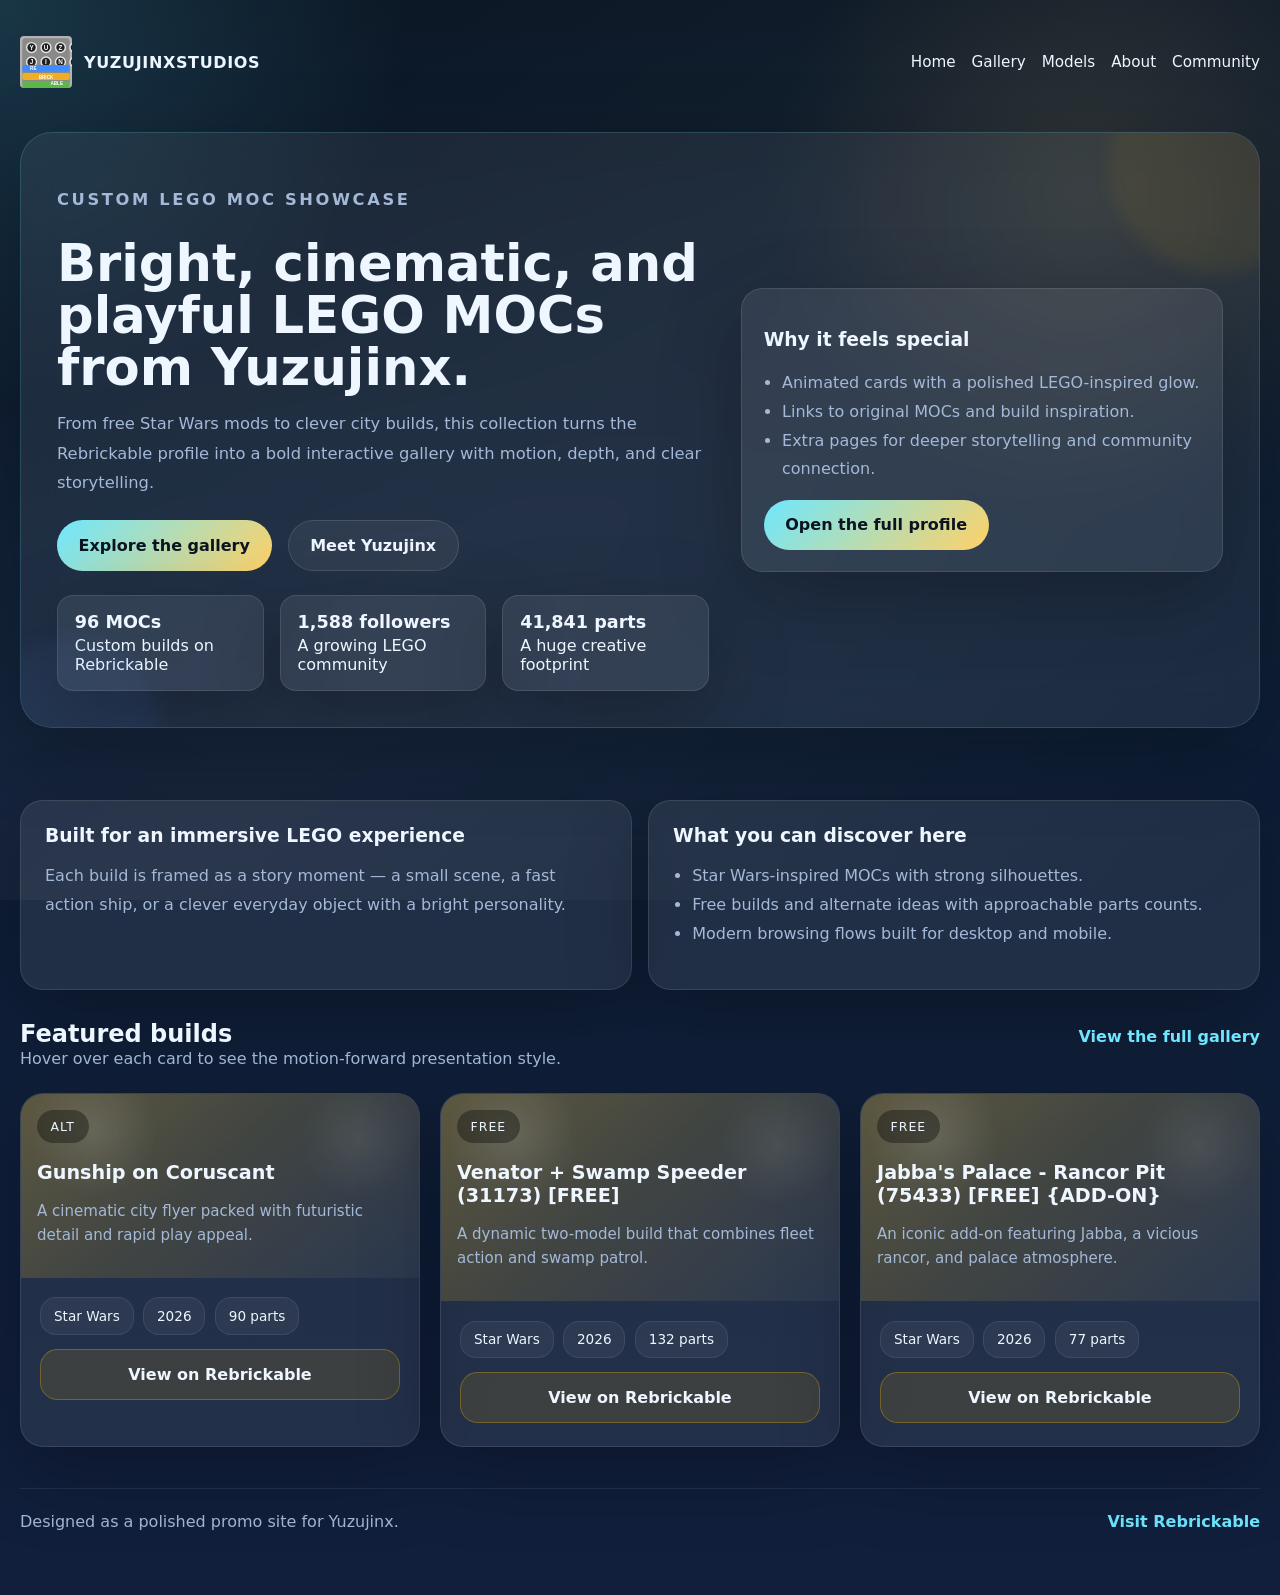
==== index.html @ 48ff0b43 "Updated html pages" ====
<!DOCTYPE html>
<html lang="en">
<head>
  <meta charset="UTF-8">
  <meta name="viewport" content="width=device-width, initial-scale=1.0">
  <title>Yuzujinx LEGO MOC Gallery</title>
  <meta name="description" content="A polished LEGO showcase for Yuzujinx custom MOCs with animated cards, themed sections, and direct Rebrickable links.">
  <link rel="stylesheet" href="styles.css">
  <script defer src="script.js"></script>
</head>
<body data-featured-limit="3">
  <div class="page-shell">
    <header class="site-header">
      <a class="brand" href="index.html">
        <img src="logo.svg" alt="YuzujinxStudios logo" width="52" height="52">
        <strong>YuzujinxStudios</strong>
      </a>
      <nav class="site-nav" aria-label="Primary navigation">
        <a class="nav-link" href="index.html">Home</a>
        <a class="nav-link" href="gallery.html">Gallery</a>
        <a class="nav-link" href="models.html">Models</a>
        <a class="nav-link" href="about.html">About</a>
        <a class="nav-link" href="community.html">Community</a>
      </nav>
    </header>

    <main class="page-main">
      <section class="hero reveal" id="top">
        <div class="hero-grid">
          <div class="hero-copy">
            <p class="eyebrow">Custom LEGO MOC Showcase</p>
            <h1>Bright, cinematic, and playful LEGO MOCs from Yuzujinx.</h1>
            <p>From free Star Wars mods to clever city builds, this collection turns the Rebrickable profile into a bold interactive gallery with motion, depth, and clear storytelling.</p>
            <div class="hero-actions">
              <a class="btn btn-primary" href="gallery.html">Explore the gallery</a>
              <a class="btn btn-secondary" href="about.html">Meet Yuzujinx</a>
            </div>
            <div class="hero-meta">
              <div class="hero-pill">
                <strong>96 MOCs</strong>
                Custom builds on Rebrickable
              </div>
              <div class="hero-pill">
                <strong>1,588 followers</strong>
                A growing LEGO community
              </div>
              <div class="hero-pill">
                <strong>41,841 parts</strong>
                A huge creative footprint
              </div>
            </div>
          </div>
          <div class="hero-card reveal">
            <h3>Why it feels special</h3>
            <ul>
              <li>Animated cards with a polished LEGO-inspired glow.</li>
              <li>Links to original MOCs and build inspiration.</li>
              <li>Extra pages for deeper storytelling and community connection.</li>
            </ul>
            <a class="btn btn-primary" href="https://rebrickable.com/users/Yuzujinx/mocs/" target="_blank" rel="noopener noreferrer">Open the full profile</a>
          </div>
        </div>
      </section>

      <section class="split-grid reveal">
        <div class="section-panel">
          <h3>Built for an immersive LEGO experience</h3>
          <p>Each build is framed as a story moment — a small scene, a fast action ship, or a clever everyday object with a bright personality.</p>
        </div>
        <div class="section-panel">
          <h3>What you can discover here</h3>
          <ul>
            <li>Star Wars-inspired MOCs with strong silhouettes.</li>
            <li>Free builds and alternate ideas with approachable parts counts.</li>
            <li>Modern browsing flows built for desktop and mobile.</li>
          </ul>
        </div>
      </section>

      <section class="section reveal" id="featured">
        <div class="section-headline">
          <div>
            <h2>Featured builds</h2>
            <p>Hover over each card to see the motion-forward presentation style.</p>
          </div>
          <a class="text-link" href="gallery.html">View the full gallery</a>
        </div>
        <div class="card-grid"></div>
      </section>
    </main>

    <footer class="footer">
      <div>Designed as a polished promo site for Yuzujinx.</div>
      <div><a class="text-link" href="https://rebrickable.com/users/Yuzujinx/mocs/" target="_blank" rel="noopener noreferrer">Visit Rebrickable</a></div>
    </footer>
  </div>
</body>
</html>
---- styles.css ----
:root {
  --bg: #081523;
  --surface: rgba(255,255,255,0.08);
  --accent: #6ee7ff;
  --accent-strong: #ffd166;
  --text: #eef6ff;
  --muted: #a4b9d7;
  --border: rgba(255,255,255,0.14);
  --shadow: 0 24px 80px rgba(0,0,0,0.28);
}

* {
  box-sizing: border-box;
}

html {
  scroll-behavior: smooth;
}

body {
  margin: 0;
  min-height: 100vh;
  font-family: Inter, system-ui, -apple-system, BlinkMacSystemFont, sans-serif;
  background:
    radial-gradient(circle at top left, rgba(110,231,255,0.16), transparent 20%),
    radial-gradient(circle at 85% 12%, rgba(255,209,102,0.12), transparent 18%),
    linear-gradient(180deg, #091523 0%, #0d1d34 34%, #111f3c 100%);
  color: var(--text);
  position: relative;
  overflow-x: hidden;
}

body::before {
  content: "";
  position: fixed;
  inset: 0;
  pointer-events: none;
  background: linear-gradient(140deg, transparent, rgba(255,255,255,0.06), transparent);
  animation: drift 16s linear infinite;
  opacity: 0.7;
} 

img {
  max-width: 100%;
  display: block;
}

a {
  color: inherit;
  text-decoration: none;
}

button,
input {
  font: inherit;
}

.page-shell {
  max-width: 1280px;
  margin: 0 auto;
  padding: 1.25rem 1.25rem 4rem;
}

.site-header {
  display: flex;
  align-items: center;
  justify-content: space-between;
  gap: 1rem;
  padding: 1rem 0 1.5rem;
}

.brand {
  display: inline-flex;
  align-items: center;
  gap: 0.75rem;
  font-weight: 700;
  letter-spacing: 0.04em;
  text-transform: uppercase;
}

.brand span {
  width: 1.2rem;
  height: 1.2rem;
  border-radius: 0.35rem;
  background: linear-gradient(135deg, var(--accent) 0%, var(--accent-strong) 100%);
  box-shadow: 0 0 0 4px rgba(246,183,0,0.18);
}

.site-nav {
  display: flex;
  flex-wrap: wrap;
  gap: 1rem;
  font-size: 0.95rem;
  color: var(--text);
}

.nav-link {
  position: relative;
  color: var(--text);
  transition: color 0.2s ease;
}

.nav-link::after {
  content: "";
  position: absolute;
  left: 0;
  bottom: -0.25rem;
  width: 100%;
  height: 1px;
  background: var(--accent);
  transform: scaleX(0);
  transform-origin: center;
  transition: transform 0.25s ease;
}

.nav-link:hover,
.nav-link:focus-visible {
  color: #ffffff;
}

.nav-link:hover::after,
.nav-link:focus-visible::after {
  transform: scaleX(1);
}

.hero {
  margin: 1.25rem 0 2.5rem;
  padding: 2.25rem;
  border: 1px solid rgba(110,231,255,0.16);
  border-radius: 2rem;
  background: rgba(255,255,255,0.06);
  backdrop-filter: blur(18px);
  box-shadow: var(--shadow);
  position: relative;
  overflow: hidden;
}

.hero::before,
.hero::after {
  content: "";
  position: absolute;
  border-radius: 999px;
  filter: blur(10px);
  opacity: 0.45;
  pointer-events: none;
}

.hero::before {
  width: 220px;
  height: 220px;
  top: -80px;
  right: -70px;
  background: rgba(246,183,0,0.18);
}

.hero::after {
  width: 180px;
  height: 180px;
  bottom: -90px;
  left: -40px;
  background: rgba(90, 146, 255, 0.16);
}

.hero-grid {
  display: grid;
  gap: 2rem;
  align-items: center;
}

.eyebrow {
  margin: 0 0 0.7rem;
  color: var(--accent);
  letter-spacing: 0.16em;
  text-transform: uppercase;
  font-weight: 700;
  font-size: 0.82rem;
}

.hero-copy h1,
.section-headline h2 {
  margin: 0;
  line-height: 1.02;
}

.hero-copy h1 {
  font-size: clamp(2.4rem, 4vw, 4rem);
}

.hero-copy p {
  margin: 1rem 0 1.4rem;
  color: var(--muted);
  font-size: 1.02rem;
  line-height: 1.8;
}

.hero-actions {
  display: flex;
  flex-wrap: wrap;
  gap: 1rem;
}

.btn {
  display: inline-flex;
  align-items: center;
  justify-content: center;
  border: none;
  border-radius: 999px;
  padding: 0.95rem 1.35rem;
  font-weight: 700;
  cursor: pointer;
  transition: transform 0.25s ease, box-shadow 0.25s ease, background-color 0.25s ease;
}

.btn:hover,
.btn:focus-visible {
  transform: translateY(-2px);
  box-shadow: 0 12px 30px rgba(0,0,0,0.2);
}

.btn-primary {
  background: linear-gradient(135deg, var(--accent) 0%, var(--accent-strong) 100%);
  color: #0d1421;
}

.btn-secondary {
  background: rgba(255,255,255,0.06);
  color: var(--text);
  border: 1px solid rgba(255,255,255,0.12);
}

.hero-meta {
  display: grid;
  grid-template-columns: repeat(3, minmax(120px, 1fr));
  gap: 1rem;
  margin-top: 1.5rem;
}

.hero-pill,
.hero-card,
.section-panel,
.card {
  border: 1px solid rgba(255,255,255,0.1);
  background: var(--surface);
  box-shadow: var(--shadow);
}

.hero-pill {
  padding: 1rem 1.05rem;
  border-radius: 1rem;
  color: var(--text);
}

.hero-pill strong {
  display: block;
  font-size: 1.1rem;
  margin-bottom: 0.25rem;
}

.hero-card {
  padding: 1.35rem;
  border-radius: 1.35rem;
  color: var(--text);
}

.hero-card ul {
  padding-left: 1.15rem;
  color: var(--muted);
  line-height: 1.8;
}

.page-main {
  display: grid;
  gap: 2rem;
}

.section {
  display: grid;
  gap: 1.2rem;
}

.gallery-layout,
.about-grid,
.community-grid,
.showcase-group {
  display: grid;
  gap: 1.5rem;
}

.gallery-layout {
  grid-template-columns: minmax(280px, 1fr) minmax(420px, 1.6fr);
}

.hero-panel {
  display: grid;
  gap: 1.5rem;
}

.results-panel {
  display: grid;
  gap: 1.5rem;
}

.about-grid,
.community-grid {
  grid-template-columns: 1fr;
}

.showcase-group {
  grid-template-columns: 1fr;
}

.section-headline {
  display: flex;
  align-items: baseline;
  justify-content: space-between;
  gap: 1rem;
  margin-bottom: 0.35rem;
}

.section-headline p {
  margin: 0.2rem 0 0;
  color: var(--muted);
}

.text-link {
  color: var(--accent);
  font-weight: 700;
}

.filter-bar {
  display: flex;
  flex-wrap: wrap;
  gap: 1rem;
  justify-content: space-between;
  align-items: center;
  margin-bottom: 1rem;
}

.search-field {
  flex: 1 1 320px;
  padding: 0.95rem 1rem;
  border-radius: 1rem;
  border: 1px solid rgba(255,255,255,0.12);
  background: rgba(255,255,255,0.04);
  color: var(--text);
}

.search-field::placeholder {
  color: rgba(255,255,255,0.55);
}

.tag-list {
  display: flex;
  flex-wrap: wrap;
  gap: 0.75rem;
}

.tag {
  display: inline-flex;
  padding: 0.65rem 1rem;
  border-radius: 999px;
  background: rgba(255,255,255,0.08);
  color: var(--text);
  cursor: pointer;
  transition: background-color 0.2s ease, transform 0.2s ease;
}

.tag.active,
.tag:hover,
.tag:focus-visible {
  background: rgba(246,183,0,0.2);
  transform: translateY(-1px);
}

.card-grid {
  display: grid;
  grid-template-columns: repeat(auto-fit, minmax(260px, 1fr));
  gap: 1.25rem;
}

.card {
  border-radius: 1.45rem;
  overflow: hidden;
  display: flex;
  flex-direction: column;
  transition: transform 0.25s ease, box-shadow 0.25s ease, border-color 0.25s ease;
}

.card:hover,
.card:focus-within {
  transform: translateY(-6px) scale(1.01);
  box-shadow: 0 25px 70px rgba(0,0,0,0.35);
  border-color: rgba(246,183,0,0.35);
}

.card-media {
  min-height: 180px;
  position: relative;
  padding: 1rem;
  background: linear-gradient(140deg, rgba(246,183,0,0.24), rgba(255,255,255,0.04));
}

.card-media::after {
  content: "";
  position: absolute;
  inset: 0;
  background-image:
    radial-gradient(circle at 18% 20%, rgba(255,255,255,0.12), transparent 18%),
    radial-gradient(circle at 85% 25%, rgba(255,255,255,0.08), transparent 16%),
    linear-gradient(140deg, rgba(255,255,255,0.05), transparent 45%);
}

.card-tag {
  position: relative;
  z-index: 1;
  display: inline-flex;
  align-items: center;
  gap: 0.35rem;
  padding: 0.55rem 0.85rem;
  border-radius: 999px;
  background: rgba(0,0,0,0.35);
  color: var(--text);
  font-size: 0.78rem;
  text-transform: uppercase;
  letter-spacing: 0.08em;
}

.card-title {
  position: relative;
  z-index: 1;
  margin: 1.15rem 0 0.45rem;
  font-size: 1.2rem;
  line-height: 1.2;
}

.card-caption {
  position: relative;
  z-index: 1;
  color: var(--muted);
  font-size: 0.94rem;
  line-height: 1.6;
}

.card-body {
  padding: 1.2rem 1.2rem 1.4rem;
  display: grid;
  gap: 0.9rem;
}

.card-meta {
  display: flex;
  flex-wrap: wrap;
  gap: 0.6rem;
}

.meta-pill {
  padding: 0.6rem 0.8rem;
  border-radius: 1rem;
  border: 1px solid rgba(255,255,255,0.08);
  background: rgba(255,255,255,0.05);
  color: var(--text);
  font-size: 0.85rem;
}

.card-actions a {
  width: 100%;
}

.btn-link {
  border-radius: 1.1rem;
  background: rgba(246,183,0,0.12);
  color: var(--text);
  border: 1px solid rgba(246,183,0,0.3);
}

.split-grid,
.feature-list {
  display: grid;
  gap: 1rem;
}

.section-panel {
  padding: 1.5rem;
  border-radius: 1.4rem;
}

.section-panel h3 {
  margin-top: 0;
  margin-bottom: 0.6rem;
}

.section-panel p,
.section-panel li {
  color: var(--muted);
  line-height: 1.8;
}

.section-panel ul {
  padding-left: 1.2rem;
}

.reveal {
  opacity: 0;
  transform: translateY(20px);
  transition: opacity 0.65s ease, transform 0.65s ease;
}

.reveal.is-visible {
  opacity: 1;
  transform: translateY(0);
}

.footer {
  margin-top: 2.6rem;
  padding-top: 1.4rem;
  border-top: 1px solid rgba(255,255,255,0.08);
  display: flex;
  justify-content: space-between;
  gap: 1rem;
  color: var(--muted);
  flex-wrap: wrap;
}

@keyframes drift {
  0% {
    transform: translateX(-6%) translateY(-2%);
  }
  50% {
    transform: translateX(4%) translateY(2%);
  }
  100% {
    transform: translateX(-6%) translateY(-2%);
  }
}

@media (min-width: 900px) {
  .hero-grid {
    grid-template-columns: 1.15fr 0.85fr;
  }

  .split-grid {
    grid-template-columns: repeat(2, minmax(0, 1fr));
  }

  .gallery-layout,
  .showcase-group {
    grid-template-columns: repeat(2, minmax(0, 1fr));
  }
}

@media (max-width: 640px) {
  .page-shell {
    padding: 1rem 1rem 3rem;
  }

  .hero {
    padding: 1.45rem;
  }

  .hero-meta {
    grid-template-columns: 1fr;
  }

  .gallery-layout,
  .showcase-group {
    grid-template-columns: 1fr;
  }


  .section-headline {
    flex-direction: column;
    align-items: flex-start;
  }
}

@media (prefers-reduced-motion: reduce) {
  *, *::before, *::after {
    animation-duration: 0.01ms !important;
    animation-iteration-count: 1 !important;
    transition-duration: 0.01ms !important;
    scroll-behavior: auto !important;
  }
}
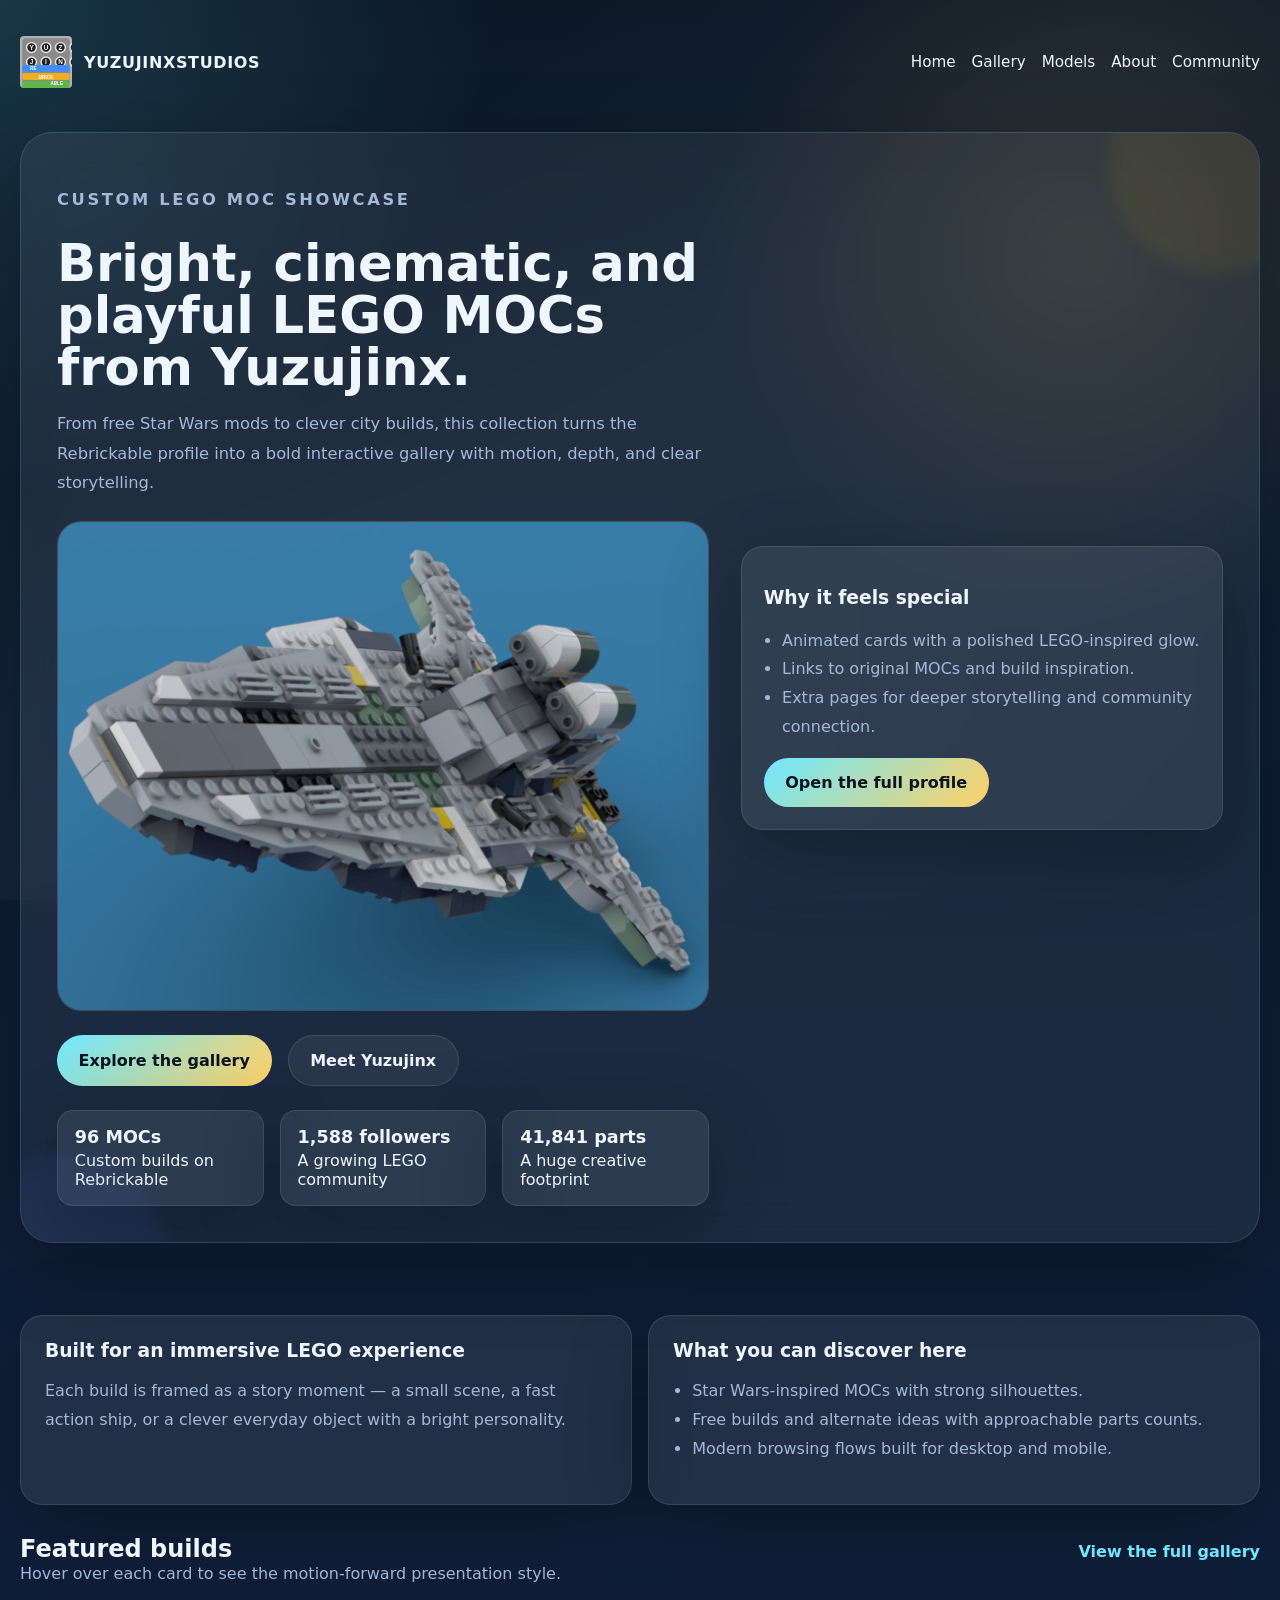
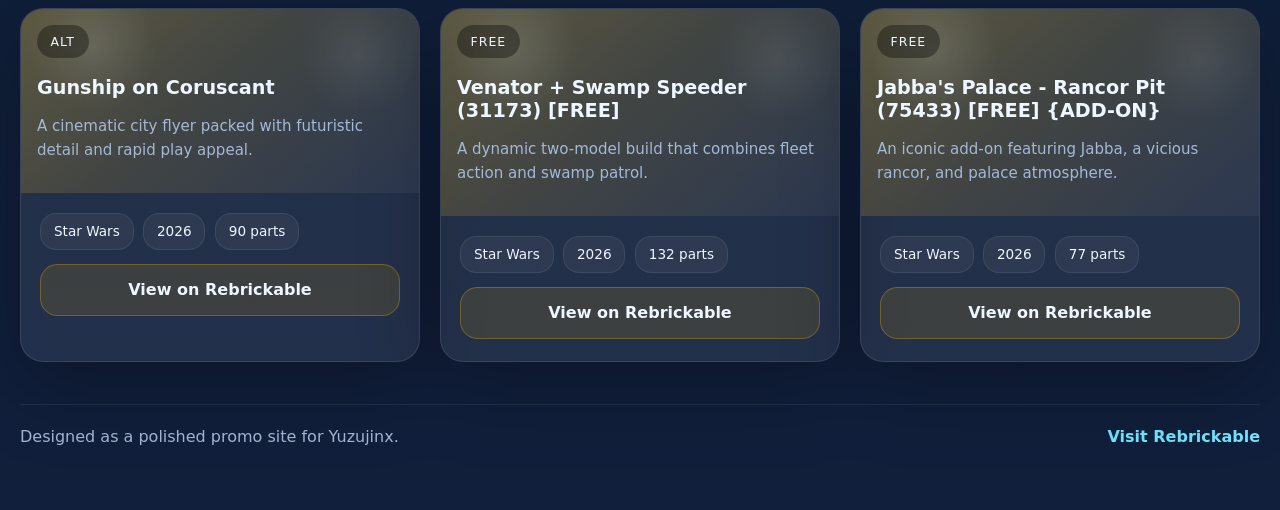
==== commit 9d86d4d2: "updated gallery" ====
--- a/index.html
+++ b/index.html
@@ -31,6 +31,9 @@
             <p class="eyebrow">Custom LEGO MOC Showcase</p>
             <h1>Bright, cinematic, and playful LEGO MOCs from Yuzujinx.</h1>
             <p>From free Star Wars mods to clever city builds, this collection turns the Rebrickable profile into a bold interactive gallery with motion, depth, and clear storytelling.</p>
+            <div class="hero-media reveal">
+              <img src="rendervsc/venator%20gif.gif" alt="Animated Venator model preview" class="hero-media-image">
+            </div>
             <div class="hero-actions">
               <a class="btn btn-primary" href="gallery.html">Explore the gallery</a>
               <a class="btn btn-secondary" href="about.html">Meet Yuzujinx</a>
--- a/styles.css
+++ b/styles.css
@@ -193,6 +193,19 @@
   line-height: 1.8;
 }
 
+.hero-media {
+  margin: 1.5rem 0;
+  border-radius: 1.5rem;
+  overflow: hidden;
+  border: 1px solid rgba(255,255,255,0.12);
+  background: rgba(255,255,255,0.05);
+}
+
+.hero-media-image {
+  width: 100%;
+  display: block;
+}
+
 .hero-actions {
   display: flex;
   flex-wrap: wrap;
@@ -499,13 +512,9 @@
   padding-left: 1.2rem;
 }
 
-.reveal {
-  opacity: 0;
-  transform: translateY(20px);
-  transition: opacity 0.65s ease, transform 0.65s ease;
-}
-
-.reveal.is-visible {
+.reveal,
+.reveal.is-visible,
+.no-js .reveal {
   opacity: 1;
   transform: translateY(0);
 }
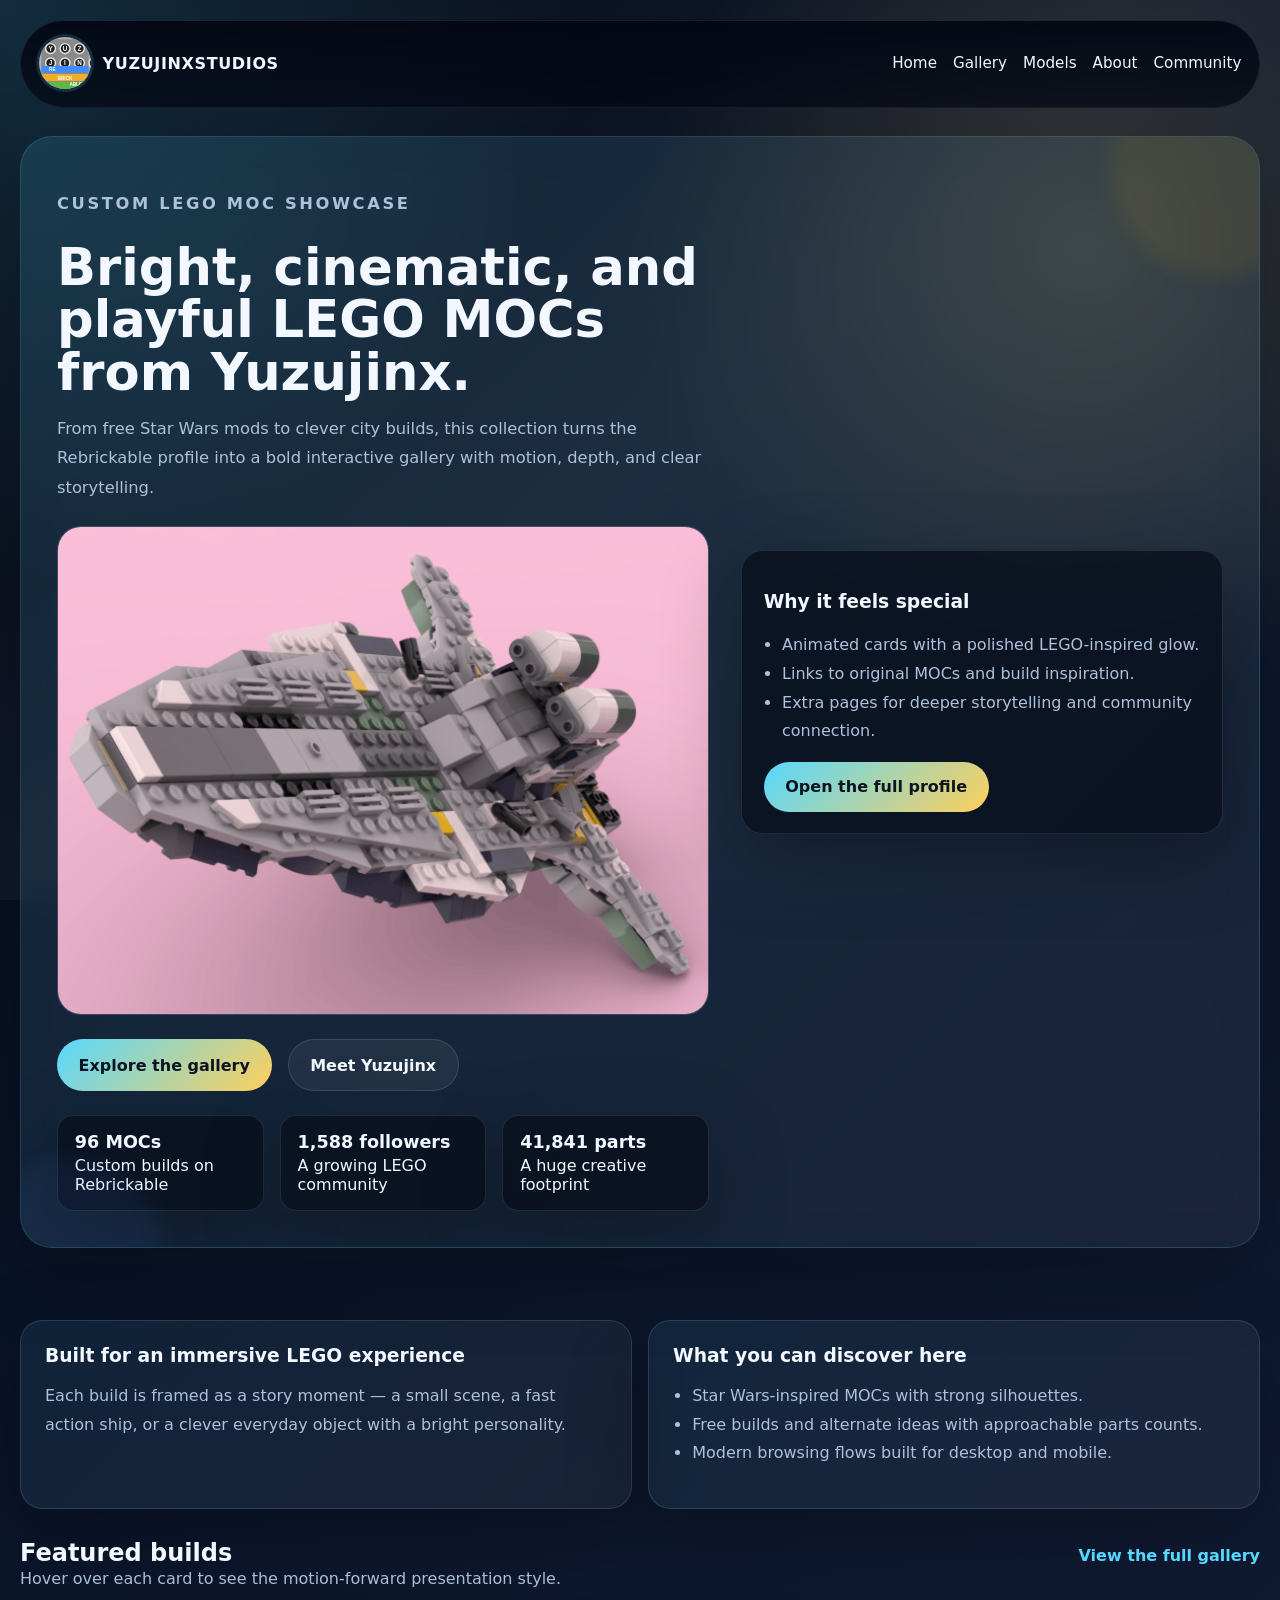
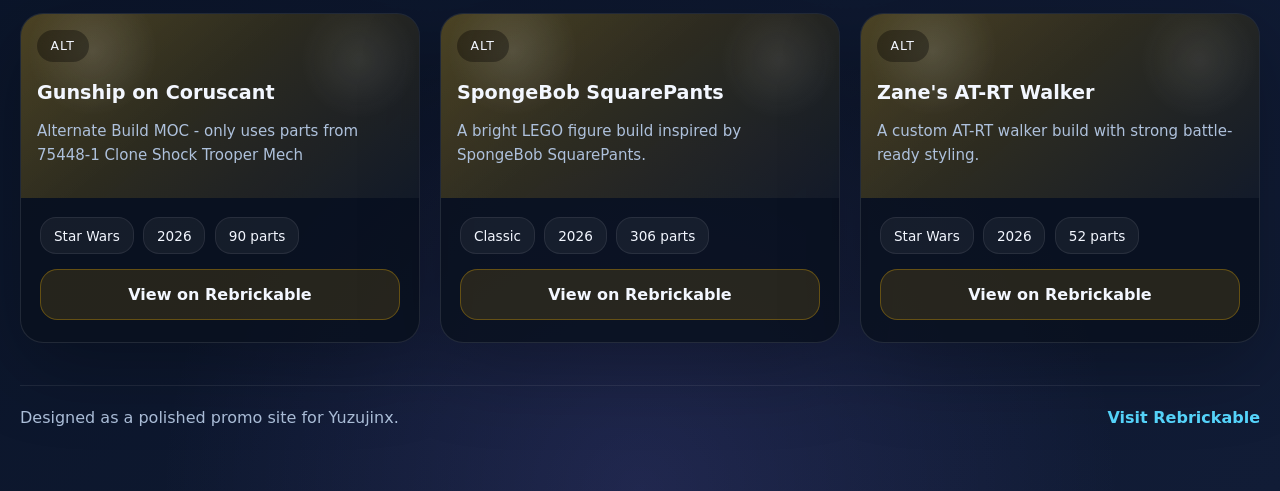
==== commit b1f07d8d: "google verification" ====
--- a/index.html
+++ b/index.html
@@ -7,6 +7,7 @@
   <meta name="description" content="A polished LEGO showcase for Yuzujinx custom MOCs with animated cards, themed sections, and direct Rebrickable links.">
   <link rel="stylesheet" href="styles.css">
   <script defer src="script.js"></script>
+  <meta name="google-site-verification" content="j_QF5rnoVV8vrIZiAHU12NcXD7gb4oACsAxIJ-usx7w" />
 </head>
 <body data-featured-limit="3">
   <div class="page-shell">
--- a/styles.css
+++ b/styles.css
@@ -1,11 +1,13 @@
 :root {
-  --bg: #081523;
-  --surface: rgba(255,255,255,0.08);
-  --accent: #6ee7ff;
-  --accent-strong: #ffd166;
-  --text: #eef6ff;
-  --muted: #a4b9d7;
-  --border: rgba(255,255,255,0.14);
+  --bg: #040814;
+  --surface: rgba(9, 16, 30, 0.82);
+  --surface-strong: rgba(255,255,255,0.09);
+  --accent: #57d8ff;
+  --accent-strong: #ffcf5c;
+  --accent-soft: #8b7cff;
+  --text: #f3f7ff;
+  --muted: #aec1dc;
+  --border: rgba(255,255,255,0.16);
   --shadow: 0 24px 80px rgba(0,0,0,0.28);
 }
 
@@ -22,9 +24,10 @@
   min-height: 100vh;
   font-family: Inter, system-ui, -apple-system, BlinkMacSystemFont, sans-serif;
   background:
-    radial-gradient(circle at top left, rgba(110,231,255,0.16), transparent 20%),
-    radial-gradient(circle at 85% 12%, rgba(255,209,102,0.12), transparent 18%),
-    linear-gradient(180deg, #091523 0%, #0d1d34 34%, #111f3c 100%);
+    radial-gradient(circle at top left, rgba(87,216,255,0.18), transparent 24%),
+    radial-gradient(circle at 85% 12%, rgba(255,207,92,0.16), transparent 21%),
+    radial-gradient(circle at 50% 100%, rgba(139,124,255,0.14), transparent 22%),
+    linear-gradient(135deg, #040814 0%, #0a1428 38%, #111c36 100%);
   color: var(--text);
   position: relative;
   overflow-x: hidden;
@@ -66,7 +69,15 @@
   align-items: center;
   justify-content: space-between;
   gap: 1rem;
-  padding: 1rem 0 1.5rem;
+  padding: 1rem 1.1rem 1.15rem;
+  margin-bottom: 0.5rem;
+  position: sticky;
+  top: 0;
+  z-index: 20;
+  background: linear-gradient(180deg, rgba(4,8,20,0.95), rgba(4,8,20,0.72));
+  backdrop-filter: blur(14px);
+  border: 1px solid rgba(255,255,255,0.08);
+  border-radius: 999px;
 }
 
 .brand {
@@ -76,6 +87,18 @@
   font-weight: 700;
   letter-spacing: 0.04em;
   text-transform: uppercase;
+  transition: transform 0.25s ease, color 0.25s ease;
+}
+
+.brand:hover,
+.brand:focus-visible {
+  transform: translateY(-1px);
+  color: var(--accent);
+}
+
+.brand img {
+  border-radius: 999px;
+  box-shadow: 0 0 0 3px rgba(87,216,255,0.16);
 }
 
 .brand span {
@@ -128,7 +151,7 @@
   padding: 2.25rem;
   border: 1px solid rgba(110,231,255,0.16);
   border-radius: 2rem;
-  background: rgba(255,255,255,0.06);
+  background: linear-gradient(135deg, rgba(87,216,255,0.12), rgba(255,255,255,0.05));
   backdrop-filter: blur(18px);
   box-shadow: var(--shadow);
   position: relative;
@@ -222,6 +245,8 @@
   font-weight: 700;
   cursor: pointer;
   transition: transform 0.25s ease, box-shadow 0.25s ease, background-color 0.25s ease;
+  position: relative;
+  overflow: hidden;
 }
 
 .btn:hover,
@@ -251,7 +276,8 @@
 .hero-pill,
 .hero-card,
 .section-panel,
-.card {
+.card,
+.showcase-card {
   border: 1px solid rgba(255,255,255,0.1);
   background: var(--surface);
   box-shadow: var(--shadow);
@@ -486,6 +512,60 @@
   border: 1px solid rgba(246,183,0,0.3);
 }
 
+.showcase-grid {
+  display: grid;
+  grid-template-columns: repeat(auto-fit, minmax(260px, 1fr));
+  gap: 1.25rem;
+  margin-top: 1.5rem;
+}
+
+.showcase-card {
+  padding: 1rem;
+  border-radius: 1.45rem;
+  display: grid;
+  gap: 0.9rem;
+  transition: transform 0.25s ease, box-shadow 0.25s ease, border-color 0.25s ease;
+}
+
+.showcase-card:hover,
+.showcase-card:focus-within {
+  transform: translateY(-6px) scale(1.01);
+  box-shadow: 0 24px 72px rgba(0,0,0,0.34);
+  border-color: rgba(87,216,255,0.35);
+}
+
+.showcase-image {
+  width: 100%;
+  aspect-ratio: 4 / 3;
+  object-fit: cover;
+  border-radius: 1rem;
+  border: 1px solid rgba(255,255,255,0.12);
+}
+
+.showcase-card h3 {
+  margin: 0;
+  font-size: 1.08rem;
+}
+
+.showcase-card p {
+  margin: 0;
+  color: var(--muted);
+  line-height: 1.7;
+}
+
+.section-gif {
+  border-radius: 1.5rem;
+  overflow: hidden;
+  border: 1px solid rgba(255,255,255,0.12);
+  background: rgba(255,255,255,0.05);
+}
+
+.section-gif-image {
+  width: 100%;
+  height: auto;
+  display: block;
+}
+
 .split-grid,
 .feature-list {
   display: grid;
@@ -495,6 +575,8 @@
 .section-panel {
   padding: 1.5rem;
   border-radius: 1.4rem;
+  border: 1px solid rgba(255,255,255,0.12);
+  background: linear-gradient(135deg, rgba(87,216,255,0.08), rgba(255,255,255,0.05));
 }
 
 .section-panel h3 {
@@ -512,7 +594,12 @@
   padding-left: 1.2rem;
 }
 
-.reveal,
+.reveal {
+  opacity: 0;
+  transform: translateY(24px);
+  transition: opacity 0.7s ease, transform 0.7s ease;
+}
+
 .reveal.is-visible,
 .no-js .reveal {
   opacity: 1;
@@ -542,11 +629,25 @@
   }
 }
 
+@keyframes floatCard {
+  0%,
+  100% {
+    transform: translateY(0);
+  }
+  50% {
+    transform: translateY(-4px);
+  }
+}
+
 @media (min-width: 900px) {
   .hero-grid {
     grid-template-columns: 1.15fr 0.85fr;
   }
 
+  .showcase-grid {
+    grid-template-columns: repeat(2, minmax(0, 1fr));
+  }
+
   .split-grid {
     grid-template-columns: repeat(2, minmax(0, 1fr));
   }
@@ -560,6 +661,11 @@
 @media (max-width: 640px) {
   .page-shell {
     padding: 1rem 1rem 3rem;
+  }
+
+  .site-header {
+    border-radius: 1.25rem;
+    padding: 0.9rem 1rem;
   }
 
   .hero {
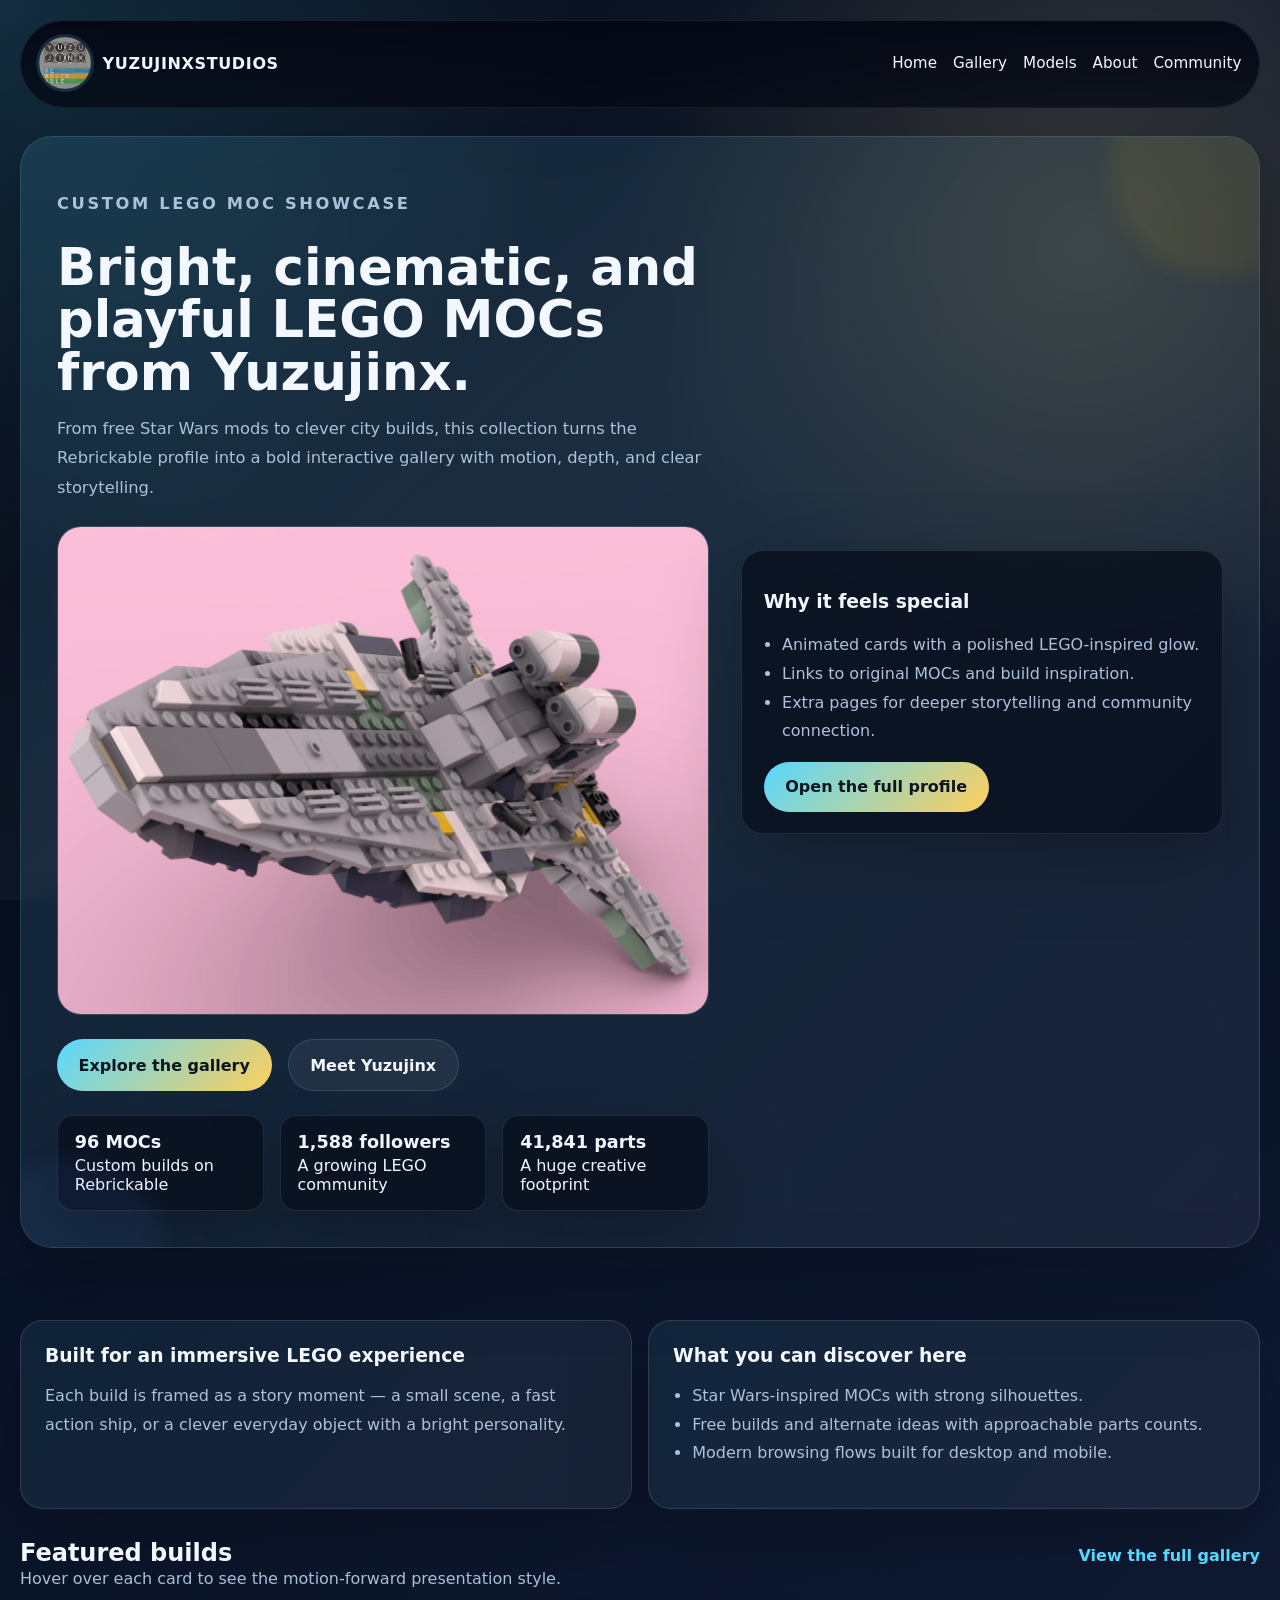
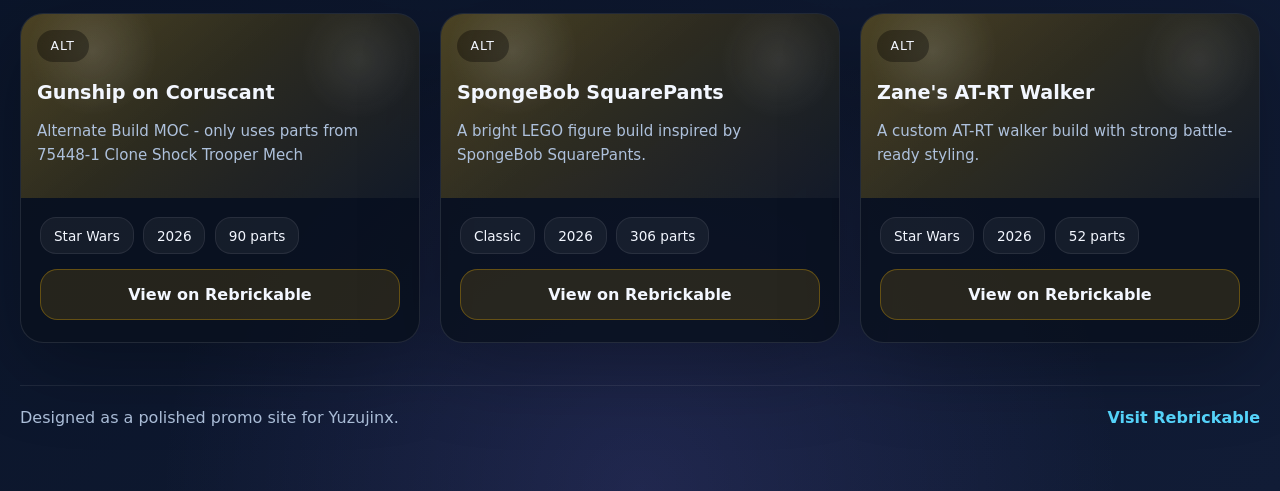
==== commit edc43678: "Added favicon and logo update" ====
--- a/index.html
+++ b/index.html
@@ -5,6 +5,7 @@
   <meta name="viewport" content="width=device-width, initial-scale=1.0">
   <title>Yuzujinx LEGO MOC Gallery</title>
   <meta name="description" content="A polished LEGO showcase for Yuzujinx custom MOCs with animated cards, themed sections, and direct Rebrickable links.">
+  <link rel="icon" href="rendervsc/sitelogo.png" type="image/png">
   <link rel="stylesheet" href="styles.css">
   <script defer src="script.js"></script>
   <meta name="google-site-verification" content="j_QF5rnoVV8vrIZiAHU12NcXD7gb4oACsAxIJ-usx7w" />
@@ -13,7 +14,7 @@
   <div class="page-shell">
     <header class="site-header">
       <a class="brand" href="index.html">
-        <img src="logo.svg" alt="YuzujinxStudios logo" width="52" height="52">
+        <img src="rendervsc/sitelogo.png" alt="YuzujinxStudios logo" width="52" height="52">
         <strong>YuzujinxStudios</strong>
       </a>
       <nav class="site-nav" aria-label="Primary navigation">
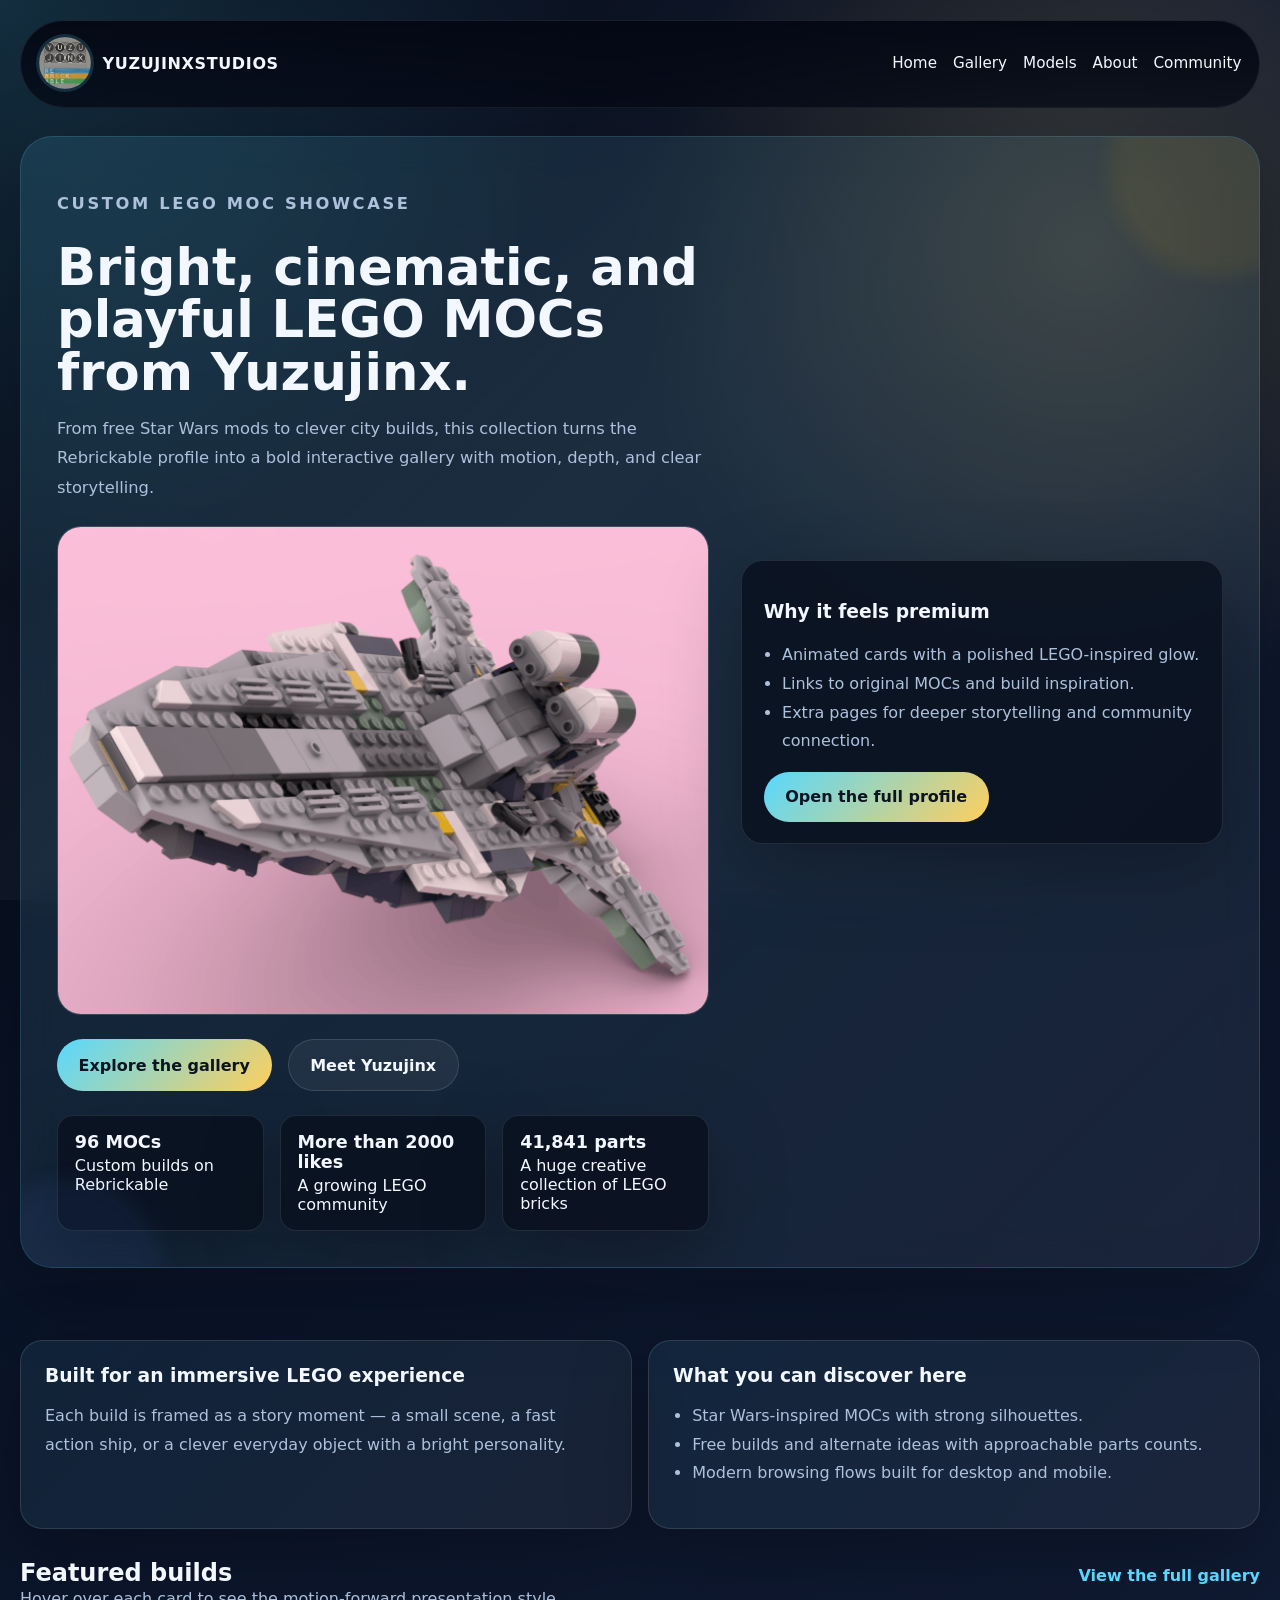
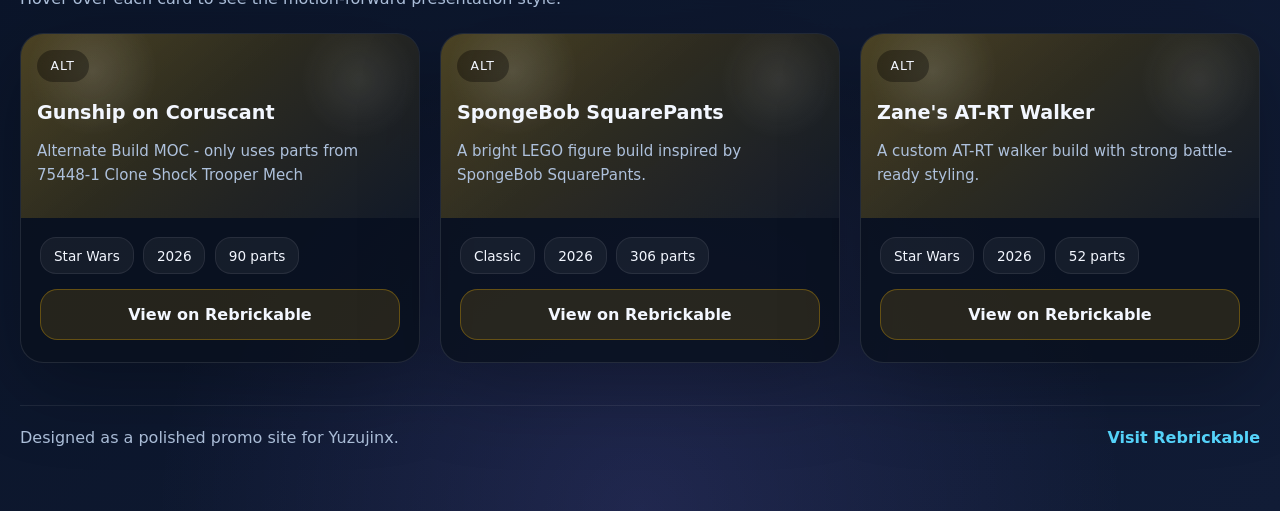
==== commit f6181002: "added new favicon" ====
--- a/index.html
+++ b/index.html
@@ -5,7 +5,7 @@
   <meta name="viewport" content="width=device-width, initial-scale=1.0">
   <title>Yuzujinx LEGO MOC Gallery</title>
   <meta name="description" content="A polished LEGO showcase for Yuzujinx custom MOCs with animated cards, themed sections, and direct Rebrickable links.">
-  <link rel="icon" href="rendervsc/sitelogo.png" type="image/png">
+  <link rel="icon" href="rendervsc/turt.png" type="image/png">
   <link rel="stylesheet" href="styles.css">
   <script defer src="script.js"></script>
   <meta name="google-site-verification" content="j_QF5rnoVV8vrIZiAHU12NcXD7gb4oACsAxIJ-usx7w" />
@@ -46,17 +46,17 @@
                 Custom builds on Rebrickable
               </div>
               <div class="hero-pill">
-                <strong>1,588 followers</strong>
+                <strong>More than 2000 likes</strong>
                 A growing LEGO community
               </div>
               <div class="hero-pill">
                 <strong>41,841 parts</strong>
-                A huge creative footprint
+                A huge creative collection of LEGO bricks
               </div>
             </div>
           </div>
           <div class="hero-card reveal">
-            <h3>Why it feels special</h3>
+            <h3>Why it feels premium</h3>
             <ul>
               <li>Animated cards with a polished LEGO-inspired glow.</li>
               <li>Links to original MOCs and build inspiration.</li>
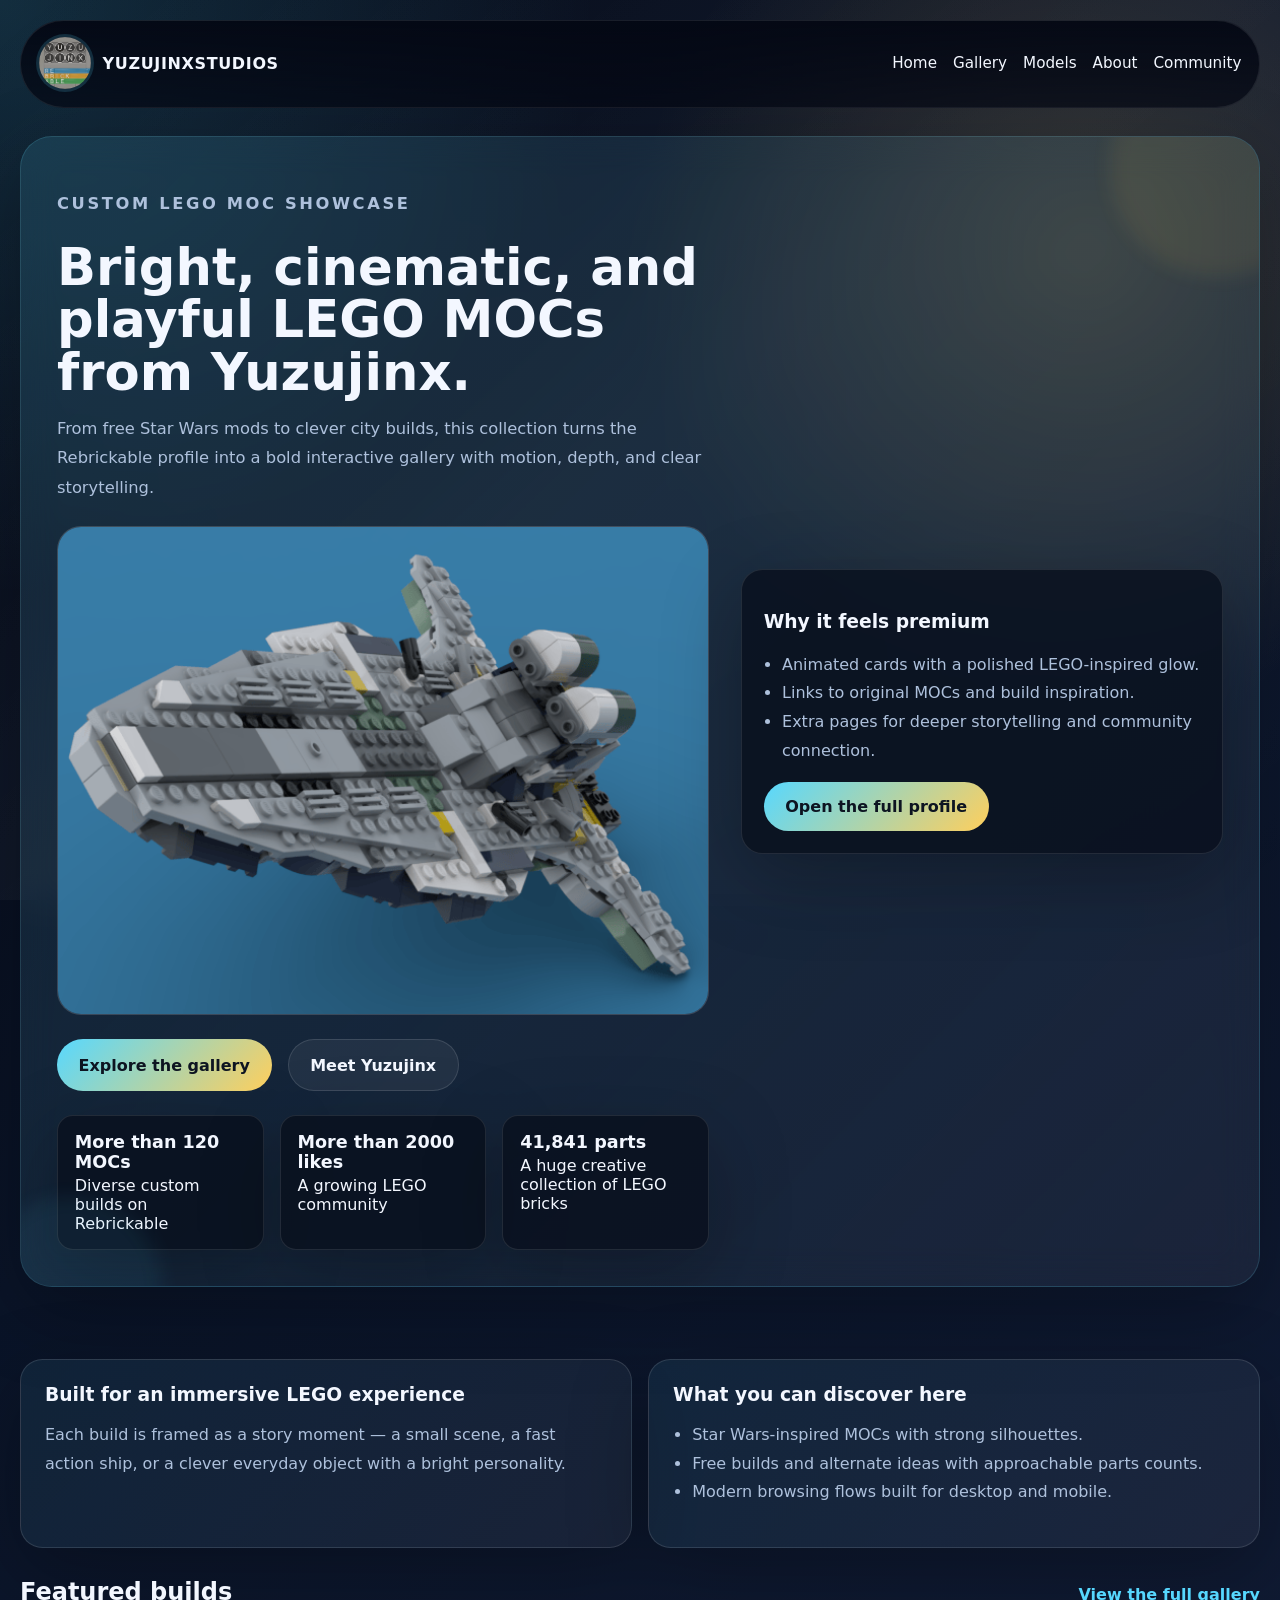
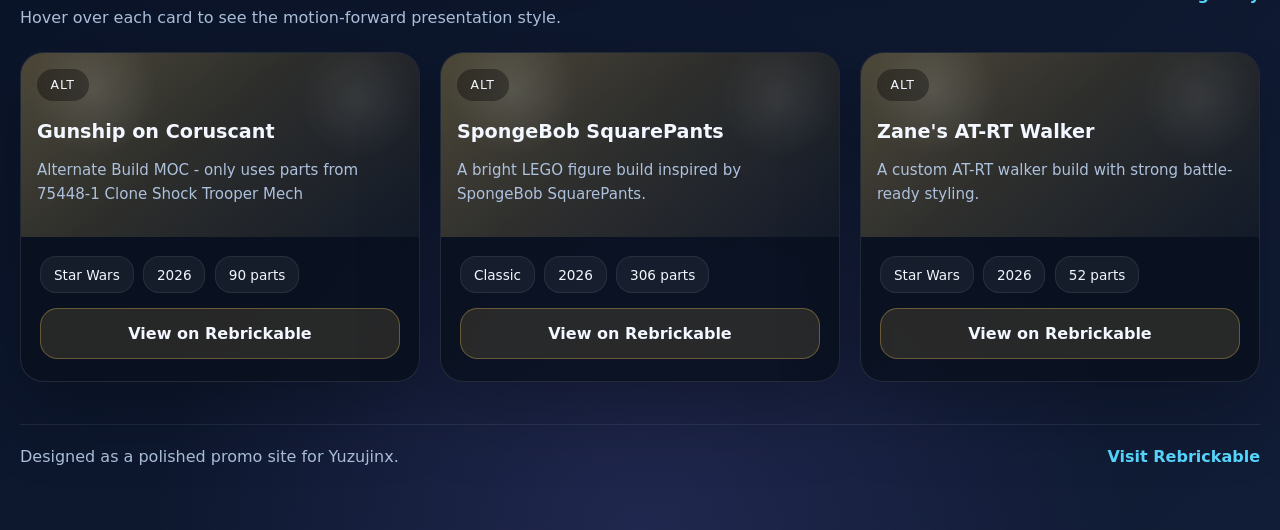
==== commit c9503ad7: "expanded gallery" ====
--- a/index.html
+++ b/index.html
@@ -5,7 +5,7 @@
   <meta name="viewport" content="width=device-width, initial-scale=1.0">
   <title>Yuzujinx LEGO MOC Gallery</title>
   <meta name="description" content="A polished LEGO showcase for Yuzujinx custom MOCs with animated cards, themed sections, and direct Rebrickable links.">
-  <link rel="icon" href="rendervsc/turt.png" type="image/png">
+  <link rel="icon" href="rendervsc/duel.png" type="image/png">
   <link rel="stylesheet" href="styles.css">
   <script defer src="script.js"></script>
   <meta name="google-site-verification" content="j_QF5rnoVV8vrIZiAHU12NcXD7gb4oACsAxIJ-usx7w" />
@@ -42,8 +42,8 @@
             </div>
             <div class="hero-meta">
               <div class="hero-pill">
-                <strong>96 MOCs</strong>
-                Custom builds on Rebrickable
+                <strong>More than 120 MOCs</strong>
+                Diverse custom builds on Rebrickable
               </div>
               <div class="hero-pill">
                 <strong>More than 2000 likes</strong>
--- a/styles.css
+++ b/styles.css
@@ -106,7 +106,7 @@
   height: 1.2rem;
   border-radius: 0.35rem;
   background: linear-gradient(135deg, var(--accent) 0%, var(--accent-strong) 100%);
-  box-shadow: 0 0 0 4px rgba(246,183,0,0.18);
+  box-shadow: 0 0 0 4px rgba(255,207,92,0.18);
 }
 
 .site-nav {
@@ -173,7 +173,7 @@
   height: 220px;
   top: -80px;
   right: -70px;
-  background: rgba(246,183,0,0.18);
+  background: rgba(255,207,92,0.18);
 }
 
 .hero::after {
@@ -181,7 +181,7 @@
   height: 180px;
   bottom: -90px;
   left: -40px;
-  background: rgba(90, 146, 255, 0.16);
+  background: rgba(87,216,255,0.16);
 }
 
 .hero-grid {
@@ -407,7 +407,7 @@
 .tag.active,
 .tag:hover,
 .tag:focus-visible {
-  background: rgba(246,183,0,0.2);
+  background: rgba(255,207,92,0.2);
   transform: translateY(-1px);
 }
 
@@ -429,14 +429,14 @@
 .card:focus-within {
   transform: translateY(-6px) scale(1.01);
   box-shadow: 0 25px 70px rgba(0,0,0,0.35);
-  border-color: rgba(246,183,0,0.35);
+  border-color: rgba(255,207,92,0.35);
 }
 
 .card-media {
   min-height: 180px;
   position: relative;
   padding: 1rem;
-  background: linear-gradient(140deg, rgba(246,183,0,0.24), rgba(255,255,255,0.04));
+  background: linear-gradient(140deg, rgba(255,207,92,0.24), rgba(255,255,255,0.04));
 }
 
 .card-media::after {
@@ -507,9 +507,9 @@
 
 .btn-link {
   border-radius: 1.1rem;
-  background: rgba(246,183,0,0.12);
-  color: var(--text);
-  border: 1px solid rgba(246,183,0,0.3);
+  background: rgba(255,207,92,0.12);
+  color: var(--text);
+  border: 1px solid rgba(255,207,92,0.3);
 }
 
 .showcase-grid {
@@ -639,6 +639,23 @@
   }
 }
 
+/* Gallery page: disable card animations and use theme surface for card backgrounds */
+.gallery-page .card {
+  background: var(--surface);
+  transition: none !important;
+  box-shadow: none !important;
+  border: 1px solid rgba(255,255,255,0.08) !important;
+}
+.gallery-page .card:hover,
+.gallery-page .card:focus-within {
+  transform: none !important;
+  box-shadow: none !important;
+}
+.gallery-page .card-media {
+  background: var(--surface) !important;
+  background-image: none !important;
+}
+
 @media (min-width: 900px) {
   .hero-grid {
     grid-template-columns: 1.15fr 0.85fr;
